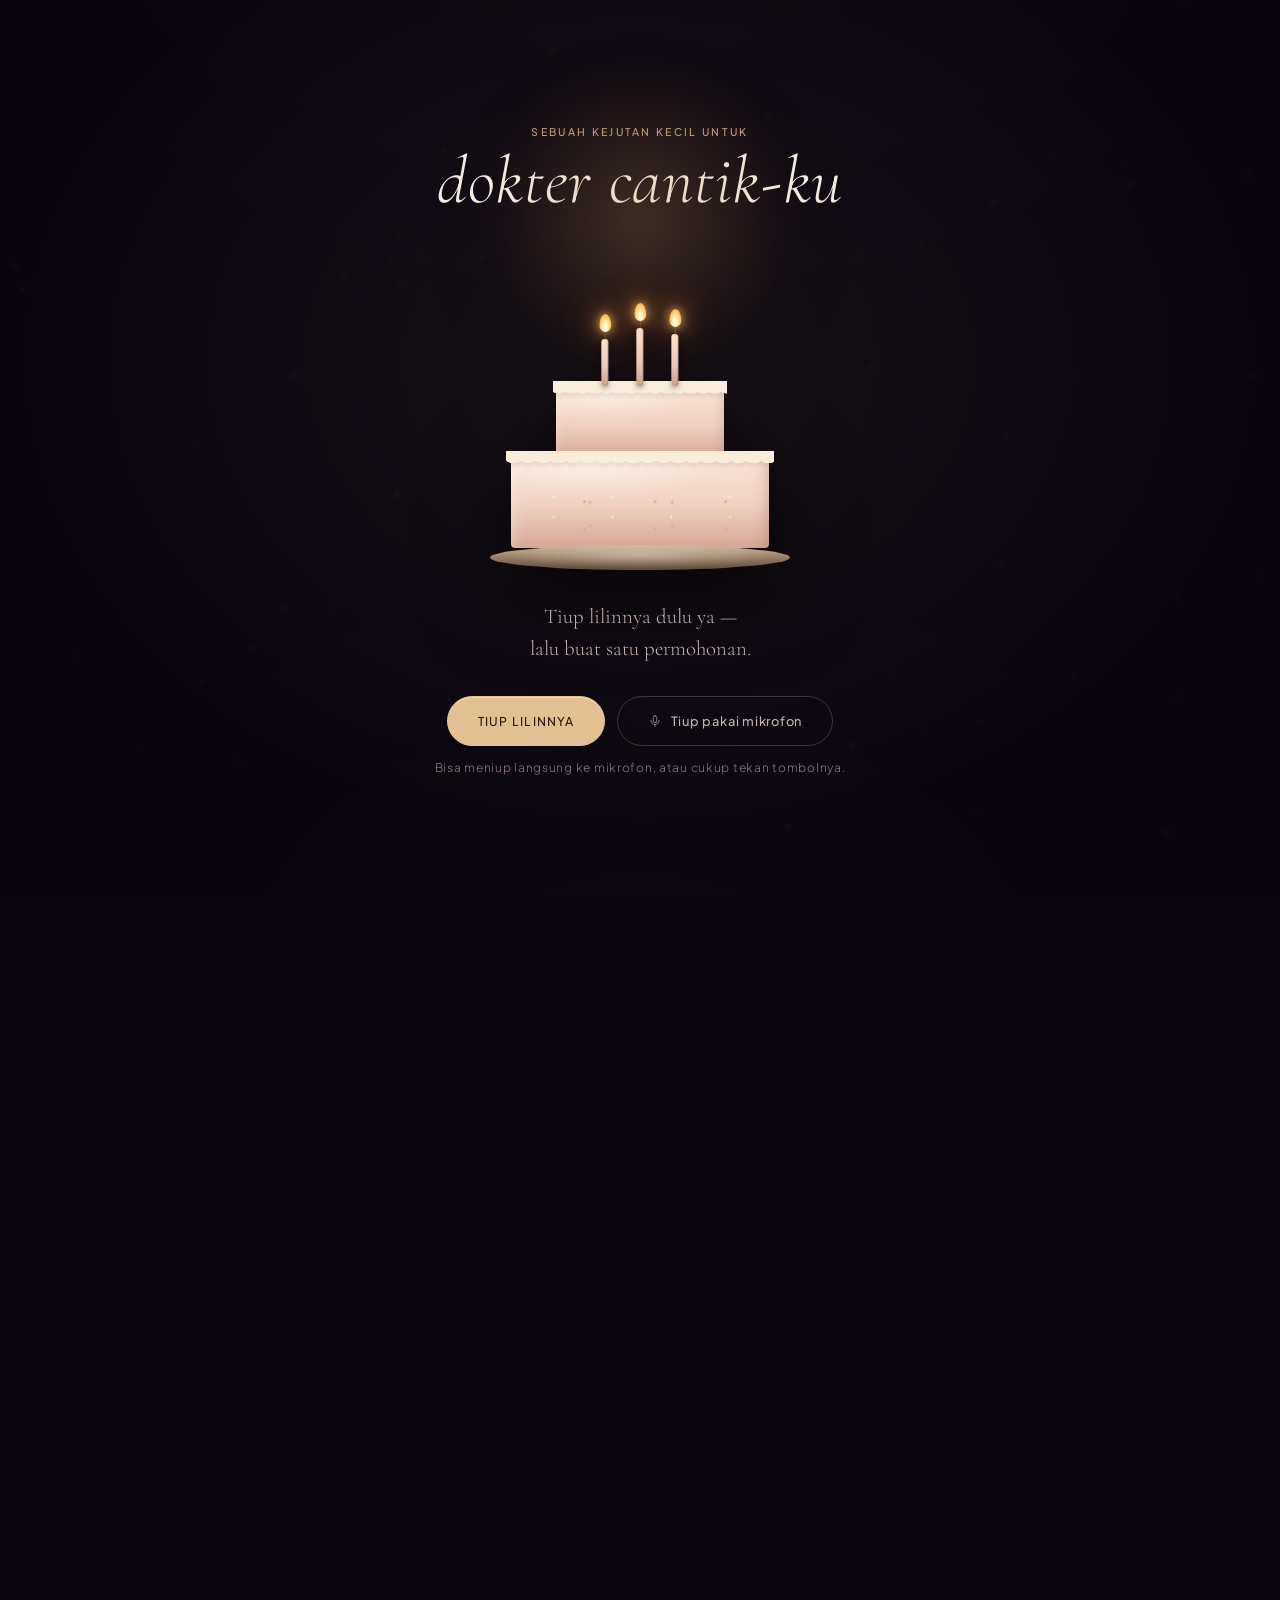
==== index.html @ 4fa8a26d "Initial commit: website ucapan ulang tahun" ====
<!DOCTYPE html>
<html lang="id">
<head>
  <meta charset="UTF-8" />
  <meta name="viewport" content="width=device-width, initial-scale=1.0" />
  <title>Selamat Ulang Tahun, Sayang</title>
  <meta name="description" content="Sebuah kejutan kecil untuk dokter cantik-ku. Buka pelan-pelan ya." />
  <meta name="theme-color" content="#0a0710" />

  <!-- Preview saat link dibagikan (WhatsApp dll).
       Kalau preview tidak muncul, ganti dua path gambar di bawah
       menjadi URL lengkap, contoh: https://domainmu.com/assets/img/share.jpg -->
  <meta property="og:type" content="website" />
  <meta property="og:title" content="Selamat Ulang Tahun, Sayang" />
  <meta property="og:description" content="Sebuah kejutan kecil untuk dokter cantik-ku. Buka pelan-pelan ya." />
  <meta property="og:image" content="assets/img/share.jpg" />
  <meta property="og:image:type" content="image/jpeg" />
  <meta property="og:image:width" content="1200" />
  <meta property="og:image:height" content="630" />
  <meta property="og:image:alt" content="Kue ulang tahun dengan lilin di bawah langit malam berbintang, untuk dokter cantik-ku" />
  <meta name="twitter:card" content="summary_large_image" />
  <meta name="twitter:image" content="assets/img/share.jpg" />

  <link rel="icon" href="data:image/svg+xml,%3Csvg xmlns='http://www.w3.org/2000/svg' viewBox='0 0 32 32'%3E%3Cpath d='M16 27S4 19.6 4 11.8C4 7.5 7.4 4 11.6 4c2.6 0 4.4 1.4 4.4 1.4S17.8 4 20.4 4C24.6 4 28 7.5 28 11.8 28 19.6 16 27 16 27z' fill='%23d8b078'/%3E%3C/svg%3E" />

  <link rel="preconnect" href="https://fonts.googleapis.com" />
  <link rel="preconnect" href="https://fonts.gstatic.com" crossorigin />
  <link href="https://fonts.googleapis.com/css2?family=Cormorant+Garamond:ital,wght@0,300;0,400;0,500;0,600;1,300;1,400;1,500&family=Plus+Jakarta+Sans:wght@200;300;400;500;600&display=swap" rel="stylesheet" />

  <link rel="stylesheet" href="assets/css/style.css" />
</head>
<body class="is-locked">

  <canvas id="sky" aria-hidden="true"></canvas>
  <div class="progress" id="progress" aria-hidden="true"></div>

  <!-- ================= INTRO: TIUP LILIN ================= -->
  <section class="intro" id="intro" aria-label="Pembuka">
    <div class="intro__inner">
      <p class="eyebrow intro__eyebrow" id="introEyebrow">Sebuah kejutan kecil untuk</p>
      <h1 class="intro__name" id="introName">dokter cantik-ku</h1>

      <div class="cake" id="cake" aria-hidden="true">
        <div class="cake__halo"></div>
        <div class="cake__candles">
          <span class="candle candle--a"><i class="flame"></i></span>
          <span class="candle candle--b"><i class="flame"></i></span>
          <span class="candle candle--c"><i class="flame"></i></span>
        </div>
        <div class="cake__tier cake__tier--top"></div>
        <div class="cake__tier cake__tier--bottom"></div>
        <div class="cake__plate"></div>
      </div>

      <p class="intro__hint" id="introHint" aria-live="polite">
        Tiup lilinnya dulu ya — lalu buat satu permohonan.
      </p>

      <div class="intro__actions" id="introActions">
        <button type="button" class="btn btn--gold" id="btnBlow">Tiup lilinnya</button>
        <button type="button" class="btn btn--ghost" id="btnMic">
          <svg class="btn__icon" width="14" height="14" viewBox="0 0 24 24" fill="none" stroke="currentColor" stroke-width="1.6" stroke-linecap="round" stroke-linejoin="round" aria-hidden="true">
            <path d="M12 3a3 3 0 0 0-3 3v6a3 3 0 0 0 6 0V6a3 3 0 0 0-3-3Z" />
            <path d="M5 11a7 7 0 0 0 14 0" />
            <path d="M12 18v3" />
          </svg>
          Tiup pakai mikrofon
        </button>
      </div>

      <p class="intro__note" id="micNote" aria-live="polite"></p>
    </div>
  </section>

  <!-- ================= HALAMAN UTAMA ================= -->
  <main class="site" id="site" aria-hidden="true">

    <section class="hero" id="hero">
      <div class="wrap hero__wrap">
        <p class="eyebrow reveal hero__eyebrow">
          <span id="heroEyebrow">Selamat ulang tahun,</span>
        </p>
        <h1 class="hero__title">
          <span class="reveal" style="--d:.05s" id="heroTo">dokter cantik-ku</span>
          <span class="hero__title-sub reveal" style="--d:.14s"><em>Selamat Ulang Tahun</em></span>
        </h1>
        <div class="hero__rule reveal" style="--d:.2s" aria-hidden="true">
          <span></span><i>✦</i><span></span>
        </div>
        <p class="hero__sub reveal" style="--d:.24s" id="heroSub"></p>
        <p class="hero__date reveal" style="--d:.32s" id="heroDate"></p>
      </div>

      <a class="scroll-cue" href="#cerita" aria-label="Gulir ke bagian cerita">
        <span class="scroll-cue__text" id="scrollCue">gulir pelan-pelan</span>
        <span class="scroll-cue__line" aria-hidden="true"></span>
      </a>
    </section>

    <section class="section" id="cerita">
      <div class="wrap">
        <header class="sec-head reveal">
          <p class="eyebrow" id="storyEyebrow">Untukmu, pelan-pelan</p>
          <h2 class="sec-title" id="storyTitle">Beberapa hal yang<br /><em>ingin aku sampaikan</em></h2>
        </header>

        <div class="chapters" id="storyList"></div>
      </div>
    </section>

    <section class="section quote-section">
      <div class="wrap">
        <blockquote class="quote reveal">
          <span class="quote__mark" aria-hidden="true">“</span>
          <p id="quoteText"></p>
          <footer id="quoteBy"></footer>
        </blockquote>
      </div>
    </section>

    <section class="section gift" id="hadiah">
      <div class="wrap gift__wrap">
        <p class="eyebrow reveal">Satu kejutan lagi</p>
        <h2 class="sec-title reveal" style="--d:.06s">
          Ada sesuatu<br /><em>di balik segel ini</em>
        </h2>

        <button type="button" class="seal reveal" id="giftBtn" style="--d:.14s">
          <span class="seal__inner">
            <span class="seal__label">Buka</span>
            <span class="seal__hint">hadiah kecil</span>
          </span>
        </button>
      </div>
    </section>

    <footer class="footer">
      <div class="wrap">
        <p class="footer__closing" id="closing">Selamat ulang tahun, sayang.</p>
        <p class="footer__note">
          <span id="footerNote">Dibuat dengan sepenuh hati, untuk satu orang.</span>
        </p>
        <p class="footer__sign">
          <span aria-hidden="true">♥</span>
          <span id="footerFrom">Iqbal</span>
        </p>
      </div>
    </footer>
  </main>

  <!-- ================= MODAL SURAT ================= -->
  <div class="modal" id="modal" role="dialog" aria-modal="true" aria-labelledby="letterTitle" hidden>
    <div class="modal__backdrop" data-close></div>
    <div class="letter" role="document">
      <button type="button" class="letter__close" id="letterClose" aria-label="Tutup surat">×</button>
      <p class="eyebrow letter__eyebrow">Surat kecil</p>
      <h2 class="letter__title" id="letterTitle"></h2>
      <div class="letter__body" id="letterBody"></div>
      <div class="letter__cta" id="letterCta" hidden></div>
      <p class="letter__sign" id="letterSign"></p>
    </div>
  </div>

  <!-- ================= MUSIK ================= -->
  <button type="button" class="music" id="musicBtn" aria-pressed="false" aria-label="Putar musik">
    <span class="music__bars" aria-hidden="true"><i></i><i></i><i></i><i></i></span>
    <span class="music__tip" id="musicTip">Musik</span>
  </button>
  <audio id="audio" loop preload="auto" playsinline></audio>

  <noscript>
    <style>
      .intro { display: none !important; }
      .site { opacity: 1 !important; pointer-events: auto !important; }
      body { overflow: auto !important; }
      .reveal { opacity: 1 !important; transform: none !important; }
    </style>
  </noscript>

  <script src="assets/js/config.js"></script>
  <script src="assets/js/app.js"></script>
</body>
</html>
---- assets/css/style.css ----
/* ============================================================
   Selamat Ulang Tahun — romantic elegant theme
   ============================================================ */

*, *::before, *::after { box-sizing: border-box; }
[hidden] { display: none !important; }

:root {
  --ink: #08050d;
  --ink-2: #0f0817;
  --plum: #1c0f26;
  --cream: #f6ece2;
  --cream-dim: #c3b2ae;
  --cream-mute: #8f7f80;
  --rose: #e7a3a0;
  --rose-soft: #f4cdc3;
  --gold: #d8b078;
  --gold-2: #f1d9ad;
  --line: rgba(246, 236, 226, .12);
  --serif: "Cormorant Garamond", "Times New Roman", Georgia, serif;
  --sans: "Plus Jakarta Sans", -apple-system, BlinkMacSystemFont, "Segoe UI", sans-serif;
  --ease: cubic-bezier(.22, .61, .36, 1);
  --ease-soft: cubic-bezier(.4, 0, .2, 1);
}

html {
  -webkit-text-size-adjust: 100%;
  scroll-behavior: smooth;
}

body {
  margin: 0;
  min-height: 100%;
  background:
    radial-gradient(1100px 700px at 50% -12%, rgba(216, 176, 120, .09), transparent 62%),
    radial-gradient(1000px 800px at 50% 114%, rgba(160, 96, 112, .10), transparent 64%),
    #09060f;
  background-attachment: fixed;
  color: var(--cream);
  font-family: var(--sans);
  font-weight: 300;
  -webkit-font-smoothing: antialiased;
  -moz-osx-font-smoothing: grayscale;
  overflow-x: hidden;
}

body.is-locked { overflow: hidden; height: 100svh; }
body.modal-open { overflow: hidden; }

::selection { background: rgba(216, 176, 120, .28); color: #fff; }

img { max-width: 100%; display: block; }

button { font: inherit; color: inherit; }

a { color: inherit; }

:focus-visible {
  outline: 1px solid var(--gold);
  outline-offset: 3px;
  border-radius: 2px;
}

[tabindex="-1"]:focus { outline: none; }

/* ---------- latar ---------- */
#sky {
  position: fixed;
  inset: 0;
  width: 100%;
  height: 100%;
  z-index: 0;
  pointer-events: none;
}

.progress {
  position: fixed;
  top: 0;
  left: 0;
  height: 2px;
  width: 0;
  z-index: 70;
  background: linear-gradient(90deg, rgba(216, 176, 120, .25), rgba(216, 176, 120, .9));
  transition: width .12s linear;
}

/* ---------- utilitas ---------- */
.wrap {
  width: min(1120px, 100% - clamp(2.5rem, 9vw, 8rem));
  margin-inline: auto;
}

.eyebrow {
  margin: 0;
  font-size: .66rem;
  font-weight: 500;
  letter-spacing: .22em;
  text-transform: uppercase;
  color: #c2a075;
}

.section {
  position: relative;
  padding: clamp(4.5rem, 12vh, 9rem) 0;
}

.reveal {
  opacity: 0;
  transform: translateY(26px);
  transition: opacity 1.1s var(--ease-soft), transform 1.1s var(--ease-soft);
  transition-delay: var(--d, 0s);
  will-change: opacity, transform;
}
.reveal.is-in { opacity: 1; transform: none; }

/* ---------- tombol ---------- */
.btn {
  position: relative;
  display: inline-flex;
  align-items: center;
  justify-content: center;
  gap: .55rem;
  padding: 1rem 1.85rem;
  border-radius: 999px;
  border: 1px solid transparent;
  font-size: .76rem;
  font-weight: 500;
  letter-spacing: .1em;
  text-transform: uppercase;
  cursor: pointer;
  background: none;
  transition: transform .35s var(--ease), background-color .35s var(--ease),
              border-color .35s var(--ease), color .35s var(--ease);
  -webkit-tap-highlight-color: transparent;
}

.btn__icon { flex: none; opacity: .75; }

.btn--gold {
  color: #2a1a09;
  background: #e2c091;
  border-color: #e2c091;
  box-shadow: inset 0 1px 0 rgba(255, 255, 255, .4);
}
.btn--gold:hover {
  transform: translateY(-1px);
  background: #ecd0a8;
  border-color: #ecd0a8;
}

.btn--ghost {
  color: var(--cream-dim);
  border-color: rgba(246, 236, 226, .2);
  letter-spacing: .06em;
  text-transform: none;
  font-size: .8rem;
}
.btn--ghost:hover {
  color: var(--cream);
  border-color: rgba(246, 236, 226, .4);
  background: rgba(246, 236, 226, .04);
}

.btn:disabled { opacity: .55; cursor: default; transform: none; }

/* ============================================================
   INTRO
   ============================================================ */
.intro {
  position: fixed;
  inset: 0;
  z-index: 60;
  display: grid;
  place-items: center;
  padding: clamp(1.5rem, 4vh, 3rem) 1.25rem;
  overflow-y: auto;
  background:
    radial-gradient(900px 700px at 50% 40%, rgba(216, 176, 120, .07), transparent 70%),
    rgba(9, 6, 15, .8);
  -webkit-backdrop-filter: blur(2px);
  backdrop-filter: blur(2px);
  transition: opacity 1.2s var(--ease-soft), visibility 1.2s;
}

.intro__inner {
  width: min(620px, 100%);
  text-align: center;
  padding-block: 1rem;
}

.intro__eyebrow {
  opacity: 0;
  animation: fadeDown 1.2s var(--ease-soft) .25s forwards;
}

.intro__name {
  margin: .5rem 0 0;
  font-family: var(--serif);
  font-weight: 300;
  font-style: italic;
  font-size: clamp(2.4rem, 7.5vh, 4.2rem);
  line-height: 1.05;
  letter-spacing: .01em;
  color: var(--cream);
  text-wrap: balance;
  overflow-wrap: anywhere;
  opacity: 0;
  animation: fadeDown 1.4s var(--ease-soft) .42s forwards;
}

/* ---------- kue ---------- */
.cake {
  position: relative;
  width: clamp(196px, 34vh, 300px);
  aspect-ratio: 1 / 1.06;
  margin: clamp(1.4rem, 4vh, 2.4rem) auto clamp(1.2rem, 3.4vh, 2rem);
  opacity: 0;
  animation: cakeIn 1.6s var(--ease-soft) .6s forwards;
  filter: drop-shadow(0 26px 42px rgba(0, 0, 0, .55));
}

.cake__halo {
  position: absolute;
  left: 50%;
  bottom: 40%;
  width: 150%;
  aspect-ratio: 1;
  transform: translateX(-50%);
  background: radial-gradient(closest-side, rgba(255, 186, 116, .18), rgba(255, 150, 90, .05) 52%, transparent 72%);
  filter: blur(4px);
  transition: opacity 1.4s ease .3s;
}

.cake__candles {
  position: absolute;
  left: 50%;
  bottom: 58%;
  height: 18%;
  transform: translateX(-50%);
  display: flex;
  align-items: flex-end;
  gap: clamp(18px, 2.2vw, 30px);
  z-index: 4;
}

.candle {
  position: relative;
  width: 7px;
  height: 100%;
  border-radius: 3px;
  background: linear-gradient(180deg, #f9e9d9, #e9c6b5 62%, #cf9c8b);
  box-shadow: inset -1px 0 0 rgba(120, 66, 60, .3), 0 2px 5px rgba(0, 0, 0, .35);
}
.candle--a { height: 82%; }
.candle--b { height: 100%; }
.candle--c { height: 90%; }

.candle::before {
  content: "";
  position: absolute;
  left: 50%;
  bottom: 100%;
  width: 1px;
  height: clamp(4px, 2.2vh, 7px);
  transform: translateX(-50%);
  background: #4b3a35;
}

.flame {
  position: absolute;
  left: 50%;
  bottom: calc(100% + clamp(4px, 2.2vh, 7px));
  width: 12px;
  height: 18px;
  transform: translateX(-50%);
  transform-origin: 50% 100%;
  border-radius: 50% 50% 48% 48% / 62% 62% 38% 38%;
  background: radial-gradient(ellipse at 50% 72%, #fff9e2 0 18%, #ffe08a 42%, #ffab4a 72%, rgba(255, 122, 40, .55) 100%);
  box-shadow:
    0 0 8px 1px rgba(255, 196, 110, .65),
    0 0 20px 5px rgba(255, 160, 70, .28),
    0 0 40px 10px rgba(255, 140, 60, .12);
  animation: flicker 1.5s ease-in-out infinite;
  transition: opacity .45s ease, transform .55s var(--ease), box-shadow .6s ease;
  z-index: 5;
}
.candle--a .flame { animation-delay: -.3s; }
.candle--b .flame { animation-delay: -.75s; }
.candle--c .flame { animation-delay: -1.1s; }

.candle::after {
  content: "";
  position: absolute;
  left: 50%;
  bottom: calc(100% + clamp(6px, 3vh, 10px));
  width: 8px;
  height: 8px;
  border-radius: 50%;
  background: rgba(220, 214, 210, .55);
  filter: blur(4px);
  opacity: 0;
  transform: translateX(-50%);
  pointer-events: none;
}

.cake.is-blown .flame { opacity: 0; transform: translateX(-50%) scale(.15) translateY(-14px); box-shadow: none; }
.cake.is-blown .cake__halo { opacity: 0; }
.cake.is-blown .candle::after { animation: smoke 2.6s ease-out forwards; }
.cake.is-blown .candle--a::after { animation-delay: .05s; }
.cake.is-blown .candle--b::after { animation-delay: .18s; }
.cake.is-blown .candle--c::after { animation-delay: .3s; }

/* tier */
.cake__tier {
  position: absolute;
  border-radius: 5px 5px 4px 4px;
  background:
    radial-gradient(120% 90% at 30% 8%, rgba(255, 255, 255, .5), transparent 46%),
    linear-gradient(180deg, #f8e6d9 0%, #f1d3c4 52%, #d9a696 100%);
  box-shadow:
    inset -10px 0 18px -12px rgba(122, 64, 60, .45),
    inset 10px 0 18px -12px rgba(255, 255, 255, .55),
    0 10px 20px -14px rgba(0, 0, 0, .6);
}

.cake__tier::after {
  content: "";
  position: absolute;
  left: -2%;
  right: -2%;
  top: -1px;
  height: 26%;
  background:
    radial-gradient(circle at 50% 0, #f8ecdc 0 46%, transparent 48%) 0 0 / 15px 100% repeat-x;
  filter: drop-shadow(0 3px 2px rgba(120, 62, 58, .12));
}

.cake__tier--bottom {
  left: 7%;
  bottom: 7%;
  width: 86%;
  height: 30%;
}

.cake__tier--top {
  left: 22%;
  bottom: 35%;
  width: 56%;
  height: 24%;
  box-shadow:
    inset -8px 0 16px -12px rgba(122, 64, 60, .4),
    inset 8px 0 16px -12px rgba(255, 255, 255, .5),
    0 14px 18px -14px rgba(74, 38, 36, .55);
}

.cake__tier--top::after {
  height: 34%;
  background:
    radial-gradient(circle at 50% 0, #f8ecdc 0 46%, transparent 48%) 0 0 / 12px 100% repeat-x;
}

/* sprinkles */
.cake__tier--bottom::before {
  content: "";
  position: absolute;
  inset: 34% 12% 12%;
  background:
    radial-gradient(circle, #e7a3a0 0 1.4px, transparent 1.6px) 6% 20% / 42% 46%,
    radial-gradient(circle, #d8b078 0 1.4px, transparent 1.6px) 62% 12% / 36% 54%,
    radial-gradient(circle, #f8ecdc 0 1.2px, transparent 1.4px) 30% 70% / 30% 40%;
  opacity: .8;
  border-radius: 3px;
}

.cake__plate {
  position: absolute;
  left: 0;
  bottom: 0;
  width: 100%;
  height: 8%;
  border-radius: 50%;
  background:
    radial-gradient(ellipse at 50% 40%, rgba(255, 255, 255, .32), transparent 62%),
    linear-gradient(180deg, #cfb59a, #8d735c 60%, #5d4a3a);
  box-shadow: 0 18px 30px -14px rgba(0, 0, 0, .8);
}

/* intro teks & aksi */
.intro__hint {
  margin: 0 auto;
  max-width: 34ch;
  font-family: var(--serif);
  font-size: clamp(1.05rem, 2.4vw, 1.3rem);
  line-height: 1.55;
  color: var(--cream-dim);
  text-wrap: balance;
  opacity: 0;
  animation: fadeUp 1.2s var(--ease-soft) .9s forwards;
}

.intro__actions {
  display: flex;
  flex-wrap: wrap;
  gap: .75rem;
  justify-content: center;
  margin-top: clamp(1.3rem, 3.4vh, 2rem);
  opacity: 0;
  animation: fadeUp 1.2s var(--ease-soft) 1.05s forwards;
  transition: opacity .6s ease;
}

.intro__note {
  min-height: 1.2em;
  margin: .9rem 0 0;
  font-size: .75rem;
  letter-spacing: .06em;
  color: var(--cream-mute);
  transition: opacity .4s ease;
}

.intro.is-blown .intro__actions { opacity: 0; pointer-events: none; }
.intro.is-done { opacity: 0; visibility: hidden; }

body.is-revealed .site { opacity: 1; pointer-events: auto; }

/* ============================================================
   HALAMAN UTAMA
   ============================================================ */
.site {
  position: relative;
  z-index: 2;
  opacity: 0;
  pointer-events: none;
  transition: opacity 1.6s var(--ease-soft);
}

/* ---------- hero ---------- */
.hero {
  position: relative;
  min-height: 100svh;
  display: grid;
  place-items: center;
  padding: clamp(5rem, 14vh, 9rem) 0 clamp(6rem, 14vh, 9rem);
  text-align: center;
}

.hero__wrap {
  display: flex;
  flex-direction: column;
  align-items: center;
}

.hero__eyebrow {
  font-size: .66rem;
  margin-bottom: clamp(1.1rem, 3vh, 1.8rem);
}

.hero__title {
  margin: 0;
  font-family: var(--serif);
  font-weight: 300;
  line-height: .98;
  letter-spacing: -.01em;
}

.hero__title > #heroTo {
  display: block;
  font-size: clamp(2.6rem, 8.4vw, 5.4rem);
  font-style: italic;
  color: var(--cream);
}

.hero__title-sub {
  display: block;
  margin-top: .04em;
  font-size: clamp(2.4rem, 9.6vw, 7.6rem);
  line-height: .94;
}

.hero__title-sub em {
  font-style: italic;
  color: var(--gold-2);
}

.hero__rule {
  display: flex;
  align-items: center;
  gap: clamp(.8rem, 2.4vw, 1.4rem);
  width: min(360px, 78%);
  margin: clamp(1.6rem, 4.4vh, 2.4rem) 0 clamp(1.3rem, 3.4vh, 2rem);
  color: var(--gold);
}

.hero__rule span {
  flex: 1;
  height: 1px;
  background: linear-gradient(90deg, transparent, rgba(216, 176, 120, .55));
}
.hero__rule span:last-child { background: linear-gradient(270deg, transparent, rgba(216, 176, 120, .55)); }
.hero__rule i { font-style: normal; font-size: .7rem; opacity: .9; }

.hero__sub {
  margin: 0 auto;
  max-width: 46ch;
  font-size: clamp(.95rem, 1.55vw, 1.06rem);
  font-weight: 300;
  line-height: 1.85;
  color: var(--cream-dim);
}

.hero__date {
  margin: clamp(1.5rem, 4vh, 2.2rem) 0 0;
  font-size: .7rem;
  letter-spacing: .34em;
  text-transform: uppercase;
  color: var(--cream-mute);
}

.scroll-cue {
  position: absolute;
  left: 50%;
  bottom: clamp(1.6rem, 4vh, 2.6rem);
  transform: translateX(-50%);
  display: flex;
  flex-direction: column;
  align-items: center;
  gap: .8rem;
  text-decoration: none;
  font-size: .62rem;
  letter-spacing: .3em;
  text-transform: uppercase;
  color: var(--cream-mute);
  transition: color .4s ease;
}
.scroll-cue:hover { color: var(--gold); }

.scroll-cue__line {
  width: 1px;
  height: 54px;
  background: linear-gradient(180deg, rgba(216, 176, 120, .8), transparent);
  overflow: hidden;
  position: relative;
}
.scroll-cue__line::after {
  content: "";
  position: absolute;
  inset: 0;
  background: linear-gradient(180deg, transparent, var(--gold-2));
  animation: scrollLine 2.4s var(--ease-soft) infinite;
}

/* ---------- judul section ---------- */
.sec-head { margin-bottom: clamp(2.6rem, 7vh, 4.4rem); }

.sec-title {
  margin: .9rem 0 0;
  font-family: var(--serif);
  font-weight: 300;
  font-size: clamp(2rem, 4.6vw, 3.5rem);
  line-height: 1.1;
  letter-spacing: -.005em;
  white-space: pre-line;
}
.sec-title em {
  font-style: italic;
  color: var(--gold-2);
}

/* ---------- cerita ---------- */
.chapters { max-width: 960px; margin-inline: auto; }

.chapter {
  display: grid;
  grid-template-columns: 92px minmax(0, 1fr);
  gap: clamp(1rem, 3vw, 2.4rem);
  padding: clamp(1.9rem, 4.6vh, 3rem) 0;
  border-top: 1px solid var(--line);
}
.chapter:first-child { border-top: 0; padding-top: 0; }

.chapter__num {
  padding-top: .3rem;
  font-family: var(--serif);
  font-size: 1rem;
  letter-spacing: .28em;
  color: var(--gold);
  opacity: .85;
}

.chapter__kicker {
  margin: 0 0 .55rem;
  font-size: .62rem;
  letter-spacing: .28em;
  text-transform: uppercase;
  color: var(--cream-mute);
}

.chapter__title {
  margin: 0 0 .9rem;
  font-family: var(--serif);
  font-weight: 400;
  font-size: clamp(1.7rem, 3.1vw, 2.5rem);
  line-height: 1.15;
  color: var(--cream);
}

.chapter__text {
  margin: 0;
  max-width: 58ch;
  font-size: clamp(.96rem, 1.3vw, 1.04rem);
  line-height: 1.9;
  color: var(--cream-dim);
}

/* ---------- kutipan ---------- */
.quote-section {
  padding-block: clamp(3.4rem, 10vh, 7rem);
}

.quote {
  position: relative;
  margin: 0 auto;
  max-width: 780px;
  padding: clamp(2rem, 6vw, 3.4rem) clamp(1.5rem, 5vw, 3.6rem);
  text-align: center;
  border-top: 1px solid var(--line);
  border-bottom: 1px solid var(--line);
}

.quote__mark {
  display: block;
  font-family: var(--serif);
  font-size: clamp(3rem, 7vw, 4.6rem);
  line-height: .7;
  color: var(--gold);
  opacity: .5;
  margin-bottom: .4rem;
}

.quote p {
  margin: 0;
  font-family: var(--serif);
  font-style: italic;
  font-weight: 300;
  font-size: clamp(1.32rem, 2.9vw, 1.95rem);
  line-height: 1.55;
  color: var(--cream);
  text-wrap: balance;
}

.quote footer {
  margin-top: 1.4rem;
  font-size: .68rem;
  letter-spacing: .26em;
  text-transform: uppercase;
  color: var(--cream-mute);
}

/* ---------- hadiah ---------- */
.gift { text-align: center; }

.gift__wrap {
  display: flex;
  flex-direction: column;
  align-items: center;
}

.gift .sec-title { margin-bottom: clamp(2.4rem, 6vh, 3.4rem); }

.seal {
  position: relative;
  width: clamp(150px, 24vw, 184px);
  aspect-ratio: 1;
  border-radius: 50%;
  border: 0;
  padding: 0;
  cursor: pointer;
  background:
    linear-gradient(155deg, #d8b98c 0%, #ccab7c 48%, #b98f5d 100%);
  color: #3a2711;
  box-shadow:
    0 18px 32px -26px rgba(0, 0, 0, .85),
    inset 0 0 0 1px rgba(255, 244, 222, .28),
    inset 0 -6px 12px rgba(96, 62, 24, .22);
  transition: transform .5s var(--ease), box-shadow .5s var(--ease);
  -webkit-tap-highlight-color: transparent;
}

.seal::before {
  content: "";
  position: absolute;
  inset: 8%;
  border-radius: 50%;
  border: 1px solid rgba(92, 62, 24, .34);
  box-shadow: inset 0 0 0 3px rgba(255, 244, 222, .12);
  transition: transform 1.2s var(--ease);
}
.seal::after {
  content: "";
  position: absolute;
  inset: 0;
  border-radius: 50%;
  background: linear-gradient(165deg, rgba(255, 247, 230, .22), transparent 46%);
  pointer-events: none;
}

.seal:hover,
.seal:focus-visible {
  transform: translateY(-2px) scale(1.015);
  box-shadow:
    0 22px 36px -26px rgba(0, 0, 0, .9),
    inset 0 0 0 1px rgba(255, 244, 222, .32),
    inset 0 -6px 12px rgba(96, 62, 24, .22);
}
.seal:active { transform: translateY(0) scale(.99); }

.seal__inner {
  position: relative;
  z-index: 2;
  display: flex;
  flex-direction: column;
  align-items: center;
  gap: .35rem;
}

.seal__label {
  font-family: var(--serif);
  font-size: clamp(1.5rem, 3vw, 1.85rem);
  letter-spacing: .14em;
  text-transform: uppercase;
}

.seal__hint {
  font-size: .56rem;
  letter-spacing: .26em;
  text-transform: uppercase;
  opacity: .7;
}

/* ---------- footer ---------- */
.footer {
  padding: clamp(3.5rem, 9vh, 5.5rem) 0 clamp(2.4rem, 6vh, 3.6rem);
  text-align: center;
  border-top: 1px solid var(--line);
}

.footer__closing {
  margin: 0;
  font-family: var(--serif);
  font-style: italic;
  font-size: clamp(1.4rem, 3vw, 2rem);
  color: var(--gold-2);
}

.footer__note {
  margin: 1rem 0 0;
  font-size: .78rem;
  line-height: 1.8;
  color: var(--cream-mute);
}

.footer__sign {
  display: inline-flex;
  align-items: center;
  gap: .55rem;
  margin: 1.9rem 0 0;
  font-size: .68rem;
  letter-spacing: .3em;
  text-transform: uppercase;
  color: var(--cream-dim);
}
.footer__sign span:first-child { color: var(--rose); }

/* ============================================================
   MODAL SURAT
   ============================================================ */
.modal {
  position: fixed;
  inset: 0;
  z-index: 80;
  display: grid;
  place-items: center;
  padding: clamp(1rem, 4vh, 2.5rem) clamp(.9rem, 4vw, 2rem);
  opacity: 0;
  transition: opacity .5s var(--ease-soft);
}
.modal.is-open { opacity: 1; }

.modal__backdrop {
  position: absolute;
  inset: 0;
  background: rgba(5, 3, 8, .74);
  -webkit-backdrop-filter: blur(10px) saturate(.9);
  backdrop-filter: blur(10px) saturate(.9);
}

.letter {
  position: relative;
  z-index: 2;
  width: min(600px, 100%);
  max-height: min(86svh, 780px);
  overflow-y: auto;
  overscroll-behavior: contain;
  padding: clamp(2rem, 6vw, 3.4rem) clamp(1.5rem, 5.5vw, 3.2rem);
  border-radius: 3px;
  color: #2c2320;
  background:
    radial-gradient(120% 80% at 50% 0%, #fdf6ec, #f6ebdc 55%, #efe0cd 100%);
  box-shadow:
    0 40px 90px -30px rgba(0, 0, 0, .8),
    0 0 0 1px rgba(120, 84, 50, .14),
    inset 0 0 60px rgba(180, 140, 100, .16);
  transform: translateY(26px) scale(.97) rotate(-.35deg);
  opacity: 0;
  transition: transform .7s var(--ease), opacity .6s var(--ease-soft);
  scrollbar-width: thin;
  scrollbar-color: rgba(120, 84, 50, .4) transparent;
}
.modal.is-open .letter { transform: translateY(0) scale(1) rotate(-.35deg); opacity: 1; }

.letter::-webkit-scrollbar { width: 6px; }
.letter::-webkit-scrollbar-thumb { background: rgba(120, 84, 50, .35); border-radius: 99px; }

.letter::before {
  content: "";
  position: absolute;
  inset: 12px;
  border: 1px solid rgba(140, 100, 60, .18);
  pointer-events: none;
}

.letter__close {
  position: absolute;
  top: 10px;
  right: 12px;
  z-index: 3;
  width: 38px;
  height: 38px;
  display: grid;
  place-items: center;
  border: 0;
  border-radius: 50%;
  background: transparent;
  color: rgba(70, 46, 28, .55);
  font-size: 1.5rem;
  line-height: 1;
  cursor: pointer;
  transition: background-color .3s ease, color .3s ease;
}
.letter__close:hover { background: rgba(120, 84, 50, .1); color: #3a2a1c; }

.letter__eyebrow {
  color: #a8804b;
  margin-bottom: .8rem;
}

.letter__title {
  margin: 0 0 1.4rem;
  font-family: var(--serif);
  font-weight: 500;
  font-size: clamp(1.5rem, 3.4vw, 2rem);
  line-height: 1.25;
  color: #33251a;
}

.letter__body p {
  margin: 0 0 1.05em;
  font-family: var(--serif);
  font-size: clamp(1.02rem, 1.6vw, 1.12rem);
  line-height: 1.85;
  color: #443528;
  text-align: justify;
  hyphens: auto;
}
.letter__body p:last-child { margin-bottom: 0; }

.letter__cta { margin-top: 1.6rem; }
.letter__btn { text-decoration: none; }
.letter__outro {
  margin: 1.1rem 0 0;
  font-family: var(--serif);
  font-style: italic;
  font-size: 1.05rem;
  line-height: 1.6;
  color: #5a4431;
}

.letter__sign {
  margin: 1.8rem 0 0;
  font-family: var(--serif);
  font-style: italic;
  font-size: 1.1rem;
  line-height: 1.6;
  color: #5a4431;
}

/* ============================================================
   MUSIK
   ============================================================ */
.music {
  position: fixed;
  right: clamp(.9rem, 2.4vw, 1.8rem);
  bottom: clamp(.9rem, 2.4vw, 1.8rem);
  z-index: 50;
  width: 52px;
  height: 52px;
  display: grid;
  place-items: center;
  border-radius: 50%;
  border: 1px solid rgba(246, 236, 226, .14);
  background: #120c1a;
  cursor: pointer;
  color: var(--gold-2);
  transition: border-color .35s ease, background-color .35s ease, transform .35s var(--ease), opacity .35s ease;
}
.music:hover { border-color: rgba(216, 176, 120, .5); background: #171021; transform: translateY(-1px); }

/* Tombol musik baru muncul setelah lilin ditiup. */
body.is-locked .music { opacity: 0; visibility: hidden; pointer-events: none; }

.music__bars {
  display: flex;
  align-items: flex-end;
  gap: 2.5px;
  height: 16px;
}
.music__bars i {
  display: block;
  width: 2px;
  height: 5px;
  border-radius: 2px;
  background: currentColor;
  opacity: .65;
  transition: opacity .4s ease;
}

.music.is-playing .music__bars i { animation: eq .9s ease-in-out infinite; opacity: 1; }
.music.is-playing .music__bars i:nth-child(2) { animation-delay: -.35s; }
.music.is-playing .music__bars i:nth-child(3) { animation-delay: -.6s; }
.music.is-playing .music__bars i:nth-child(4) { animation-delay: -.15s; }

.music__tip {
  position: absolute;
  right: calc(100% + 10px);
  top: 50%;
  transform: translateY(-50%) translateX(4px);
  padding: .42rem .7rem;
  border-radius: 999px;
  background: rgba(15, 8, 23, .9);
  border: 1px solid rgba(246, 236, 226, .12);
  font-size: .62rem;
  letter-spacing: .14em;
  text-transform: uppercase;
  color: var(--cream-dim);
  white-space: nowrap;
  opacity: 0;
  pointer-events: none;
  transition: opacity .3s ease, transform .3s var(--ease);
}
.music:hover .music__tip { opacity: 1; transform: translateY(-50%) translateX(0); }

/* ============================================================
   ANIMASI
   ============================================================ */
@keyframes fadeUp {
  from { opacity: 0; transform: translateY(14px); }
  to { opacity: 1; transform: none; }
}
@keyframes fadeDown {
  from { opacity: 0; transform: translateY(-12px); }
  to { opacity: 1; transform: none; }
}
@keyframes cakeIn {
  from { opacity: 0; transform: translateY(18px) scale(.96); }
  to { opacity: 1; transform: none; }
}
@keyframes flicker {
  0%, 100% { transform: translateX(-50%) scale(1) rotate(-1deg); }
  22% { transform: translateX(-52%) scale(1.06, .94) rotate(2deg); }
  44% { transform: translateX(-48%) scale(.96, 1.05) rotate(-2deg); }
  68% { transform: translateX(-51%) scale(1.04, .97) rotate(1deg); }
}
@keyframes smoke {
  0% { opacity: .75; transform: translateX(-50%) translateY(0) scale(.7); }
  55% { opacity: .35; transform: translateX(-64%) translateY(-26px) scale(1.5); }
  100% { opacity: 0; transform: translateX(-40%) translateY(-54px) scale(2.2); }
}
@keyframes scrollLine {
  0% { transform: translateY(-100%); }
  60%, 100% { transform: translateY(100%); }
}
@keyframes eq {
  0%, 100% { height: 5px; }
  50% { height: 15px; }
}

/* ============================================================
   RESPONSIF
   ============================================================ */
@media (max-width: 760px) {
  .chapter {
    grid-template-columns: 1fr;
    gap: .6rem;
    padding-block: 2rem;
  }
  .chapter__num { padding-top: 0; font-size: .86rem; }
  .chapter__text { max-width: none; }
  .hero__title-sub { font-size: clamp(2.5rem, 13vw, 4.4rem); }
  .quote p { text-wrap: pretty; }
  .letter__body p { text-align: left; }
}

@media (max-width: 460px) {
  .cake { margin-bottom: 1.1rem; }
  .intro__actions { flex-direction: column; width: 100%; }
  .intro__actions .btn { width: 100%; }
  .hero__eyebrow { letter-spacing: .24em; font-size: .6rem; }
  .music { width: 46px; height: 46px; }
}

@media (max-height: 680px) {
  .cake { width: clamp(150px, 26vh, 210px); margin-block: .8rem 1rem; }
  .intro__name { font-size: clamp(1.9rem, 6vh, 2.8rem); }
  .intro__hint { font-size: .98rem; }
  .intro__actions { margin-top: 1rem; }
}

/* hormati preferensi pengguna */
@media (prefers-reduced-motion: reduce) {
  html { scroll-behavior: auto; }
  *, *::before, *::after {
    animation-duration: .001ms !important;
    animation-iteration-count: 1 !important;
    transition-duration: .001ms !important;
  }
  .reveal { opacity: 1; transform: none; }
  .site { opacity: 1; pointer-events: auto; }
}
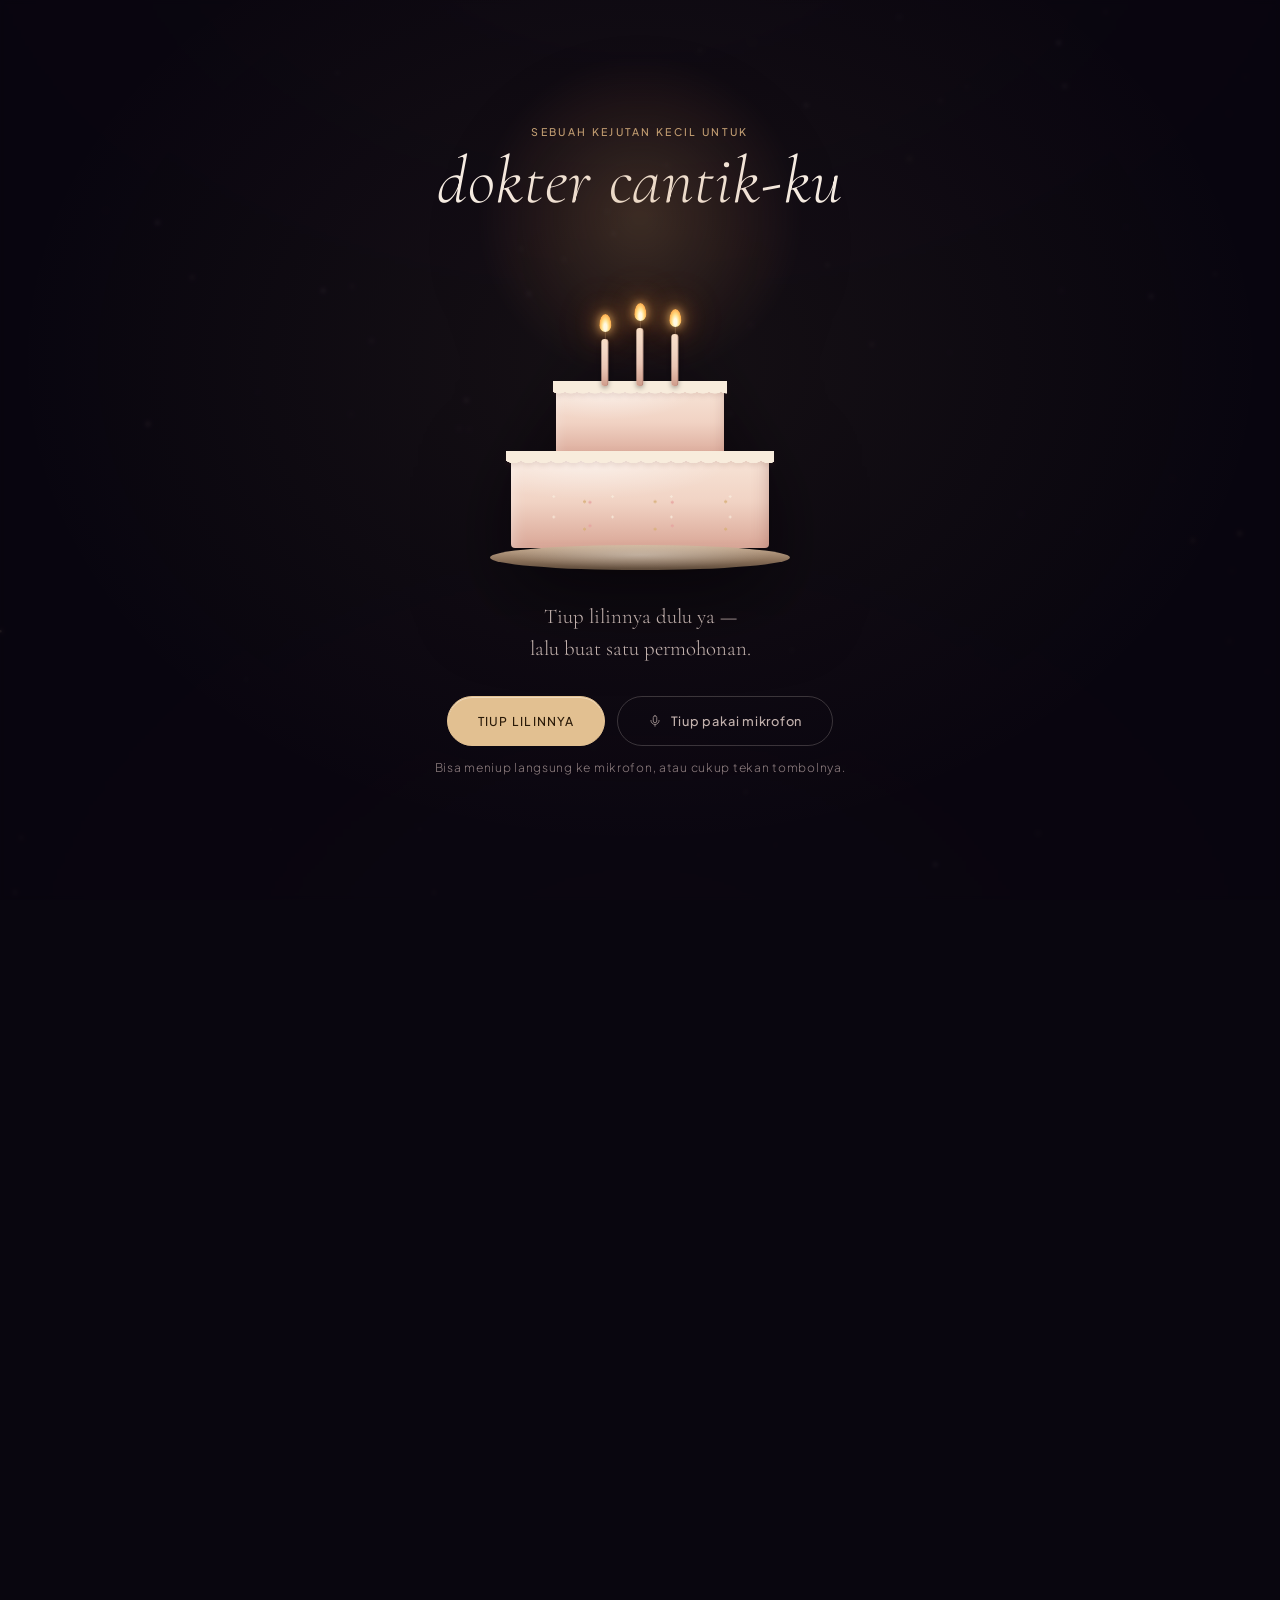
==== commit 58a0bd87: "Perbaiki meta OG: gunakan URL absolut untuk preview WhatsApp" ====
--- a/index.html
+++ b/index.html
@@ -11,15 +11,17 @@
        Kalau preview tidak muncul, ganti dua path gambar di bawah
        menjadi URL lengkap, contoh: https://domainmu.com/assets/img/share.jpg -->
   <meta property="og:type" content="website" />
+  <meta property="og:url" content="https://formarisa26.vercel.app/" />
   <meta property="og:title" content="Selamat Ulang Tahun, Sayang" />
   <meta property="og:description" content="Sebuah kejutan kecil untuk dokter cantik-ku. Buka pelan-pelan ya." />
-  <meta property="og:image" content="assets/img/share.jpg" />
+  <meta property="og:image" content="https://formarisa26.vercel.app/assets/img/share.jpg" />
+  <meta property="og:image:secure_url" content="https://formarisa26.vercel.app/assets/img/share.jpg" />
   <meta property="og:image:type" content="image/jpeg" />
   <meta property="og:image:width" content="1200" />
   <meta property="og:image:height" content="630" />
   <meta property="og:image:alt" content="Kue ulang tahun dengan lilin di bawah langit malam berbintang, untuk dokter cantik-ku" />
   <meta name="twitter:card" content="summary_large_image" />
-  <meta name="twitter:image" content="assets/img/share.jpg" />
+  <meta name="twitter:image" content="https://formarisa26.vercel.app/assets/img/share.jpg" />
 
   <link rel="icon" href="data:image/svg+xml,%3Csvg xmlns='http://www.w3.org/2000/svg' viewBox='0 0 32 32'%3E%3Cpath d='M16 27S4 19.6 4 11.8C4 7.5 7.4 4 11.6 4c2.6 0 4.4 1.4 4.4 1.4S17.8 4 20.4 4C24.6 4 28 7.5 28 11.8 28 19.6 16 27 16 27z' fill='%23d8b078'/%3E%3C/svg%3E" />
 
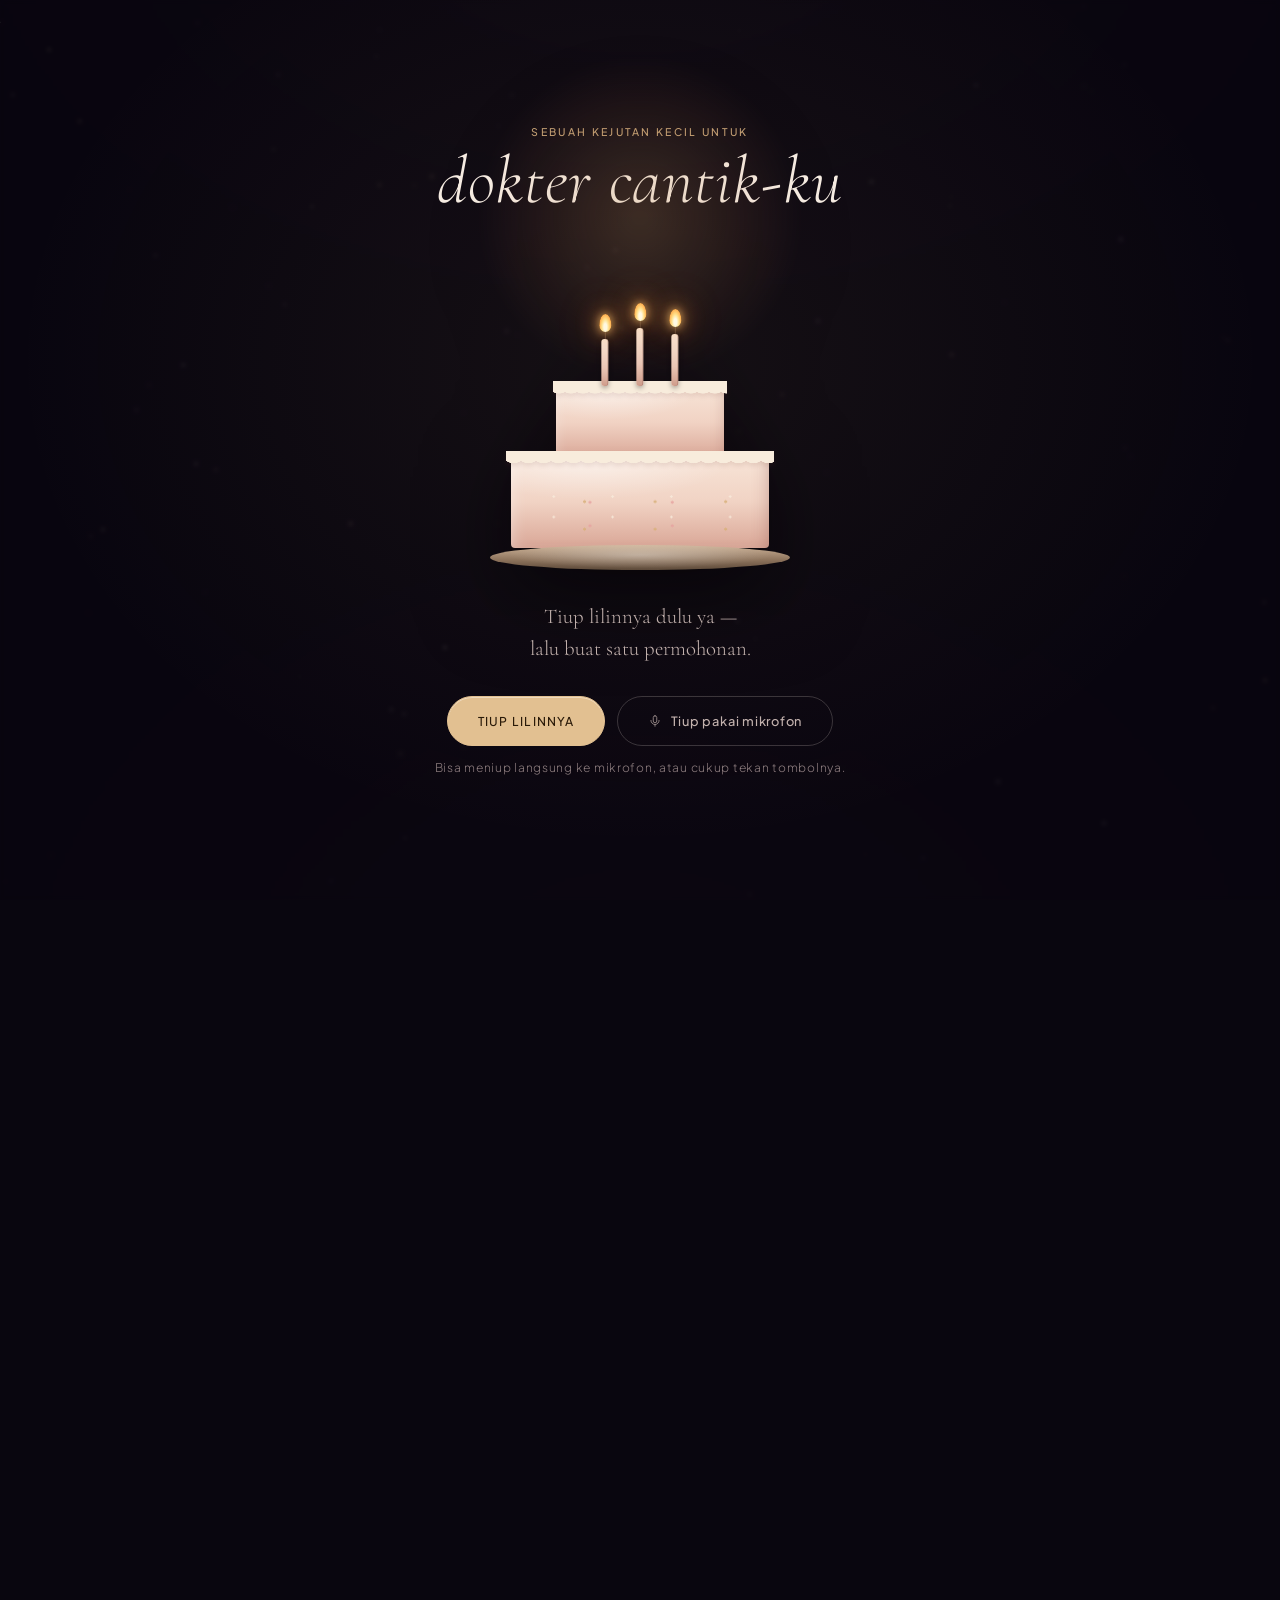
==== commit 20dce77f: "Ganti judul hadiah menjadi 'Ada hadiah di balik segel ini'" ====
--- a/index.html
+++ b/index.html
@@ -124,7 +124,7 @@
       <div class="wrap gift__wrap">
         <p class="eyebrow reveal">Satu kejutan lagi</p>
         <h2 class="sec-title reveal" style="--d:.06s">
-          Ada sesuatu<br /><em>di balik segel ini</em>
+          Ada hadiah<br /><em>di balik segel ini</em>
         </h2>
 
         <button type="button" class="seal reveal" id="giftBtn" style="--d:.14s">
